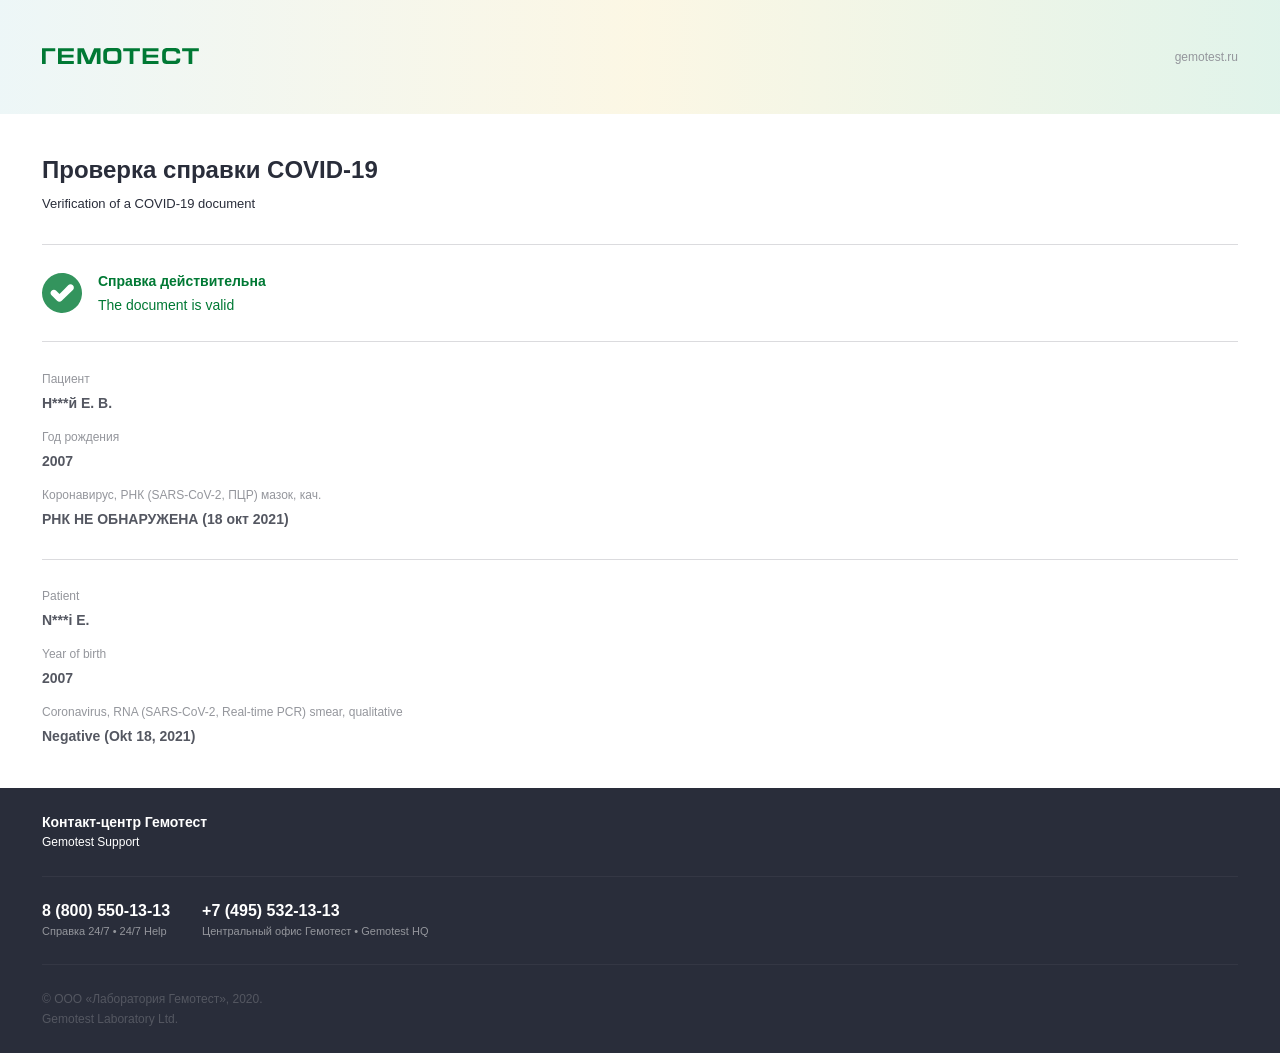
==== index.html @ d851d489 "--" ====
<!DOCTYPE html>
<!-- saved from url=(0072)https://gemotest.ru/covidcheck/?key=082E77D8-F514-11EB-B004-005056BDEFA8 -->
<html lang="ru"><head><meta http-equiv="Content-Type" content="text/html; charset=UTF-8">
	
	<meta name="viewport" content="width=device-width, initial-scale=1.0, maximum-scale=1.0, user-scalable=no">
	<meta http-equiv="x-ua-compatible" content="ie=edge">
	<title>Гемотест - Проверка справки COVID-19</title>
	<link href="./Гемотест - Проверка справки COVID-19_files/css" rel="stylesheet">
	<link rel="stylesheet" href="./Гемотест - Проверка справки COVID-19_files/main.css">

</head>
<body cz-shortcut-listen="true">
<div class="wrapper">
	<div id="all">
		<div class="header">
			<div class="container">
				<div class="logo">
					<a href="https://gemotest.ru/">
						<svg width="157" height="16" viewBox="0 0 157 16" fill="none" xmlns="http://www.w3.org/2000/svg">
							<path d="M140.133 0.18528V3.32752H146.605V16H150.308V3.32752H156.841V0.18528H140.133ZM131.603 12.8526H126.857C124.737 12.8526 123.865 12.3978 123.865 9.98512V6.0644C123.865 3.5804 124.379 3.1448 126.857 3.1448H131.603C133.752 3.1448 134.574 3.8544 134.574 5.51624H138.28C138.28 1.07184 135.983 0 132.319 0H126.165C121.609 0 120.162 1.30288 120.162 5.928V10.4162C120.162 14.654 121.523 16 125.807 16H132.701C137.268 16 138.28 14.7467 138.299 10.5301H134.574C134.574 12.4434 133.815 12.8526 131.603 12.8526ZM100.681 16H116.502V13.0141H104.384V9.38744H116.121V6.6312H104.384V3.16728H116.502V0.18528H100.681V16ZM81.2166 3.32752H87.6876V16H91.3922V3.32752H97.9294V0.18528H81.2166V3.32752ZM75.6829 5.97304C75.6829 3.66912 74.9276 3.1448 72.7189 3.1448H67.945C65.6231 3.1448 64.9688 3.73536 64.9688 5.99304V10.211C64.9688 12.2826 65.6231 12.8526 67.8736 12.8526H72.7851C75.1443 12.8526 75.6829 12.3334 75.6829 10.1866V5.97304ZM79.3874 5.62952V10.5963C79.3874 14.539 78.1187 16 73.7888 16H66.9832C62.827 16 61.2739 14.4282 61.2739 10.5963V5.62952C61.274 1.30288 62.7686 0 66.9833 0H73.7889C77.6201 0 79.3874 1.18448 79.3874 5.62952ZM47.0072 12.8526H46.9924L41.8648 0.18528H35.4883V16H39.1954V3.39896L44.475 16H49.5325L54.8178 3.3848V16H58.521V0.18528H52.1401L47.0072 12.8526ZM16.0129 16H31.8295V13.0141H19.7116V9.38744H31.4467V6.6312H19.7116V3.16728H31.8295V0.18528H16.0129V16ZM0 0.18528H13.2753V3.32752H3.69488V16H0V0.18528Z" fill="#007934"></path>
						</svg>
					</a>
				</div>
				<a href="https://gemotest.ru/">gemotest.ru</a>
			</div>
		</div>

		<div class="container content">
			<div class="title">Проверка справки <br class="d-none d-sm-block">COVID-19</div>
			<p>Verification of a COVID-19 document</p>

							<div class="result green">
					<svg width="24" height="24" viewBox="0 0 24 24" fill="none" xmlns="http://www.w3.org/2000/svg">
						<path d="M12.0964 23.9984C15.0982 23.9515 17.9752 22.7976 20.1677 20.7611C22.3603 18.7245 23.7116 15.951 23.9589 12.9799C24.2062 10.0089 23.3317 7.05268 21.5056 4.68636C19.6795 2.32004 17.0323 0.712784 14.0789 0.177203C13.4242 0.0632425 12.761 0.00397444 12.0964 2.07705e-05C8.9521 -0.00578712 5.92959 1.20662 3.67159 3.37941C1.4136 5.5522 0.0982543 8.51395 0.00528471 11.6348C-0.0876849 14.7557 1.04905 17.7895 3.17376 20.091C5.29847 22.3925 8.24352 23.7802 11.3826 23.959C11.619 23.9918 11.8578 24.0049 12.0964 23.9984ZM9.04319 16.6748L5.73229 13.3871C5.54646 13.2041 5.39897 12.9864 5.29832 12.7465C5.19766 12.5066 5.14584 12.2492 5.14584 11.9893C5.14584 11.7295 5.19766 11.4721 5.29832 11.2322C5.39897 10.9923 5.54646 10.7746 5.73229 10.5916C6.10375 10.2249 6.60623 10.0191 7.13 10.0191C7.65377 10.0191 8.15626 10.2249 8.52772 10.5916L10.5103 12.5603L13.0876 10.001L15.7046 7.38261C16.0761 7.01594 16.5786 6.81013 17.1024 6.81013C17.6261 6.81013 18.1286 7.01594 18.5001 7.38261C18.6859 7.56563 18.8334 7.78337 18.934 8.02327C19.0347 8.26317 19.0865 8.52049 19.0865 8.78038C19.0865 9.04027 19.0347 9.29759 18.934 9.5375C18.8334 9.7774 18.6859 9.99514 18.5001 10.1782L12.2748 16.2417L11.8386 16.6748C11.4672 17.0415 10.9647 17.2473 10.4409 17.2473C9.91714 17.2473 9.41465 17.0415 9.04319 16.6748Z" fill="#33945D"></path>
					</svg>
					<p><strong>Справка действительна</strong>
					The document is valid</p>
				</div>

				<div class="advansed">
					<dl>
						<dt>Пациент</dt> <dd>Н***й Е. В.</dd>
													<dt>Год рождения</dt> <dd>2007</dd>
																																				<dt>Коронавирус, РНК (SARS-CoV-2, ПЦР) мазок, кач.</dt>
									<dd>РНК НЕ ОБНАРУЖЕНА (18 окт 2021)</dd>
																										</dl>
				</div>
									<div class="advansed">
						<dl>
							<dt>Patient</dt> <dd>N***i E.</dd>
															<dt>Year of birth</dt> <dd>2007</dd>
																																																				<dt>Coronavirus, RNA (SARS-CoV-2, Real-time PCR) smear, qualitative</dt>
											<dd>Negative (Okt 18, 2021)</dd>
																																								</dl>
					</div>
									</div>
	</div>
	<div class="footer">
		<div class="container">
			<div class="title">
				Контакт-центр Гемотест
				<span>Gemotest Support</span>
			</div>
			<ul class="phonelist">
				<li>
					<a href="https://gemotest.ru/covidcheck/?key=082E77D8-F514-11EB-B004-005056BDEFA8">8 (800) 550-13-13</a>
					<span>Справка 24/7 • 24/7 Help</span>
				</li>
				<li>
					<a href="https://gemotest.ru/covidcheck/?key=082E77D8-F514-11EB-B004-005056BDEFA8">+7 (495) 532-13-13</a>
					<span>Центральный офис Гемотест • Gemotest HQ</span>
				</li>
			</ul>
			<div id="copy">© ООО «Лаборатория Гемотест», 2020.<br>Gemotest Laboratory Ltd.</div>
		</div>
	</div>
</div>


</body></html>
---- Гемотест - Проверка справки COVID-19_files/main.css ----
/*! normalize.css v8.0.1 | MIT License | github.com/necolas/normalize.css */
html {
  line-height: 1.15;
  -webkit-text-size-adjust: 100%
}
body {
  margin: 0;
  background: #fff;
}
main {
  display: block
}
h1 {
  font-size: 2em;
  margin: .67em 0
}
hr {
  box-sizing: content-box;
  height: 0;
  overflow: visible
}
pre {
  font-family: monospace,monospace;
  font-size: 1em
}
a {
  background-color: transparent
}
abbr[title] {
  border-bottom: none;
  text-decoration: underline;
  text-decoration: underline dotted
}
b,
strong {
  font-weight: bolder
}
code,
kbd,
samp {
  font-family: monospace,monospace;
  font-size: 1em
}
small {
  font-size: 80%
}
sub,
sup {
  font-size: 75%;
  line-height: 0;
  position: relative;
  vertical-align: baseline
}
sub {
  bottom: -.25em
}
sup {
  top: -.5em
}
img {
  border-style: none
}
button,
input,
optgroup,
select,
textarea {
  font-family: inherit;
  font-size: 100%;
  line-height: 1.15;
  margin: 0
}
button,
input {
  overflow: visible
}
button,
select {
  text-transform: none
}
[type=button],
[type=reset],
[type=submit],
button {
  -webkit-appearance: button
}
[type=button]::-moz-focus-inner,
[type=reset]::-moz-focus-inner,
[type=submit]::-moz-focus-inner,
button::-moz-focus-inner {
  border-style: none;
  padding: 0
}
[type=button]:-moz-focusring,
[type=reset]:-moz-focusring,
[type=submit]:-moz-focusring,
button:-moz-focusring {
  outline: 1px dotted ButtonText
}
fieldset {
  padding: .35em .75em .625em
}
legend {
  box-sizing: border-box;
  color: inherit;
  display: table;
  max-width: 100%;
  padding: 0;
  white-space: normal
}
progress {
  vertical-align: baseline
}
textarea {
  overflow: auto
}
[type=checkbox],
[type=radio] {
  box-sizing: border-box;
  padding: 0
}
[type=number]::-webkit-inner-spin-button,
[type=number]::-webkit-outer-spin-button {
  height: auto
}
[type=search] {
  -webkit-appearance: textfield;
  outline-offset: -2px
}
[type=search]::-webkit-search-decoration {
  -webkit-appearance: none
}
::-webkit-file-upload-button {
  -webkit-appearance: button;
  font: inherit
}
details {
  display: block
}
summary {
  display: list-item
}
template {
  display: none
}
[hidden] {
  display: none
}
body,
html {
  height: 100%
}
body {
  font-family: Inter,sans-serif;
  font-size: 16px;
  line-height: 28px;
  color: #292d3a
}
.wrapper {
  width: 100%
}
.d-none {
  display: none
}
.red {
  color: #e27474
}
.green {
  color: #007934
}
.yellow{
  color: #F2C22F;
}
.container {
  padding: 0 42px
}
.wrapper {
  display: table;
  height: 100%
}
#all {
  display: table-row;
  height: 100%
}
.header {
  position: relative;
  padding: 48px 0;
  background-color: transparent
}
.header:after {
  content: '';
  display: block;
  position: absolute;
  top: 0;
  left: 0;
  right: 0;
  bottom: 0;
  z-index: 0;
  background: linear-gradient(90deg,#87c6cb 0,#e9c94d 50%,#35b275 100%);
  opacity: .15
}
.header .container {
  display: -moz-flex;
  display: -ms-flex;
  display: -o-flex;
  display: -ms-flexbox;
  display: flex;
  -ms-flex-pack: justify;
  justify-content: space-between;
  -ms-flex-align: center;
  align-items: center;
  position: relative;
  z-index: 1;
  font-size: 12px;
  line-height: 12px
}
.header .container a {
  color: #94969c;
  text-decoration: none
}
.content {
  margin: 40px 0
}
.content .title {
  font-weight: 800;
  font-size: 24px;
  line-height: 32px
}
.content .title + p {
  margin-top: 10px;
  font-size: 13px;
  line-height: 16px;
  margin-bottom: 32px
}
.content h2 {
  font-weight: 800;
  font-size: 18px;
  line-height: 32px
}
.content .result {
  border-top: 1px solid #dbdbde;
  border-bottom: 1px solid #dbdbde;
  display: -moz-flex;
  display: -ms-flex;
  display: -o-flex;
  display: -ms-flexbox;
  display: flex;
  -ms-flex-pack: start;
  justify-content: flex-start;
  -ms-flex-align: center;
  align-items: center;
  padding: 24px 0;
  margin: 32px 0 25px 0;
  font-size: 14px;
  line-height: 16px
}
.content .result svg {
  margin-right: 16px;
  height: 40px;
  width: 40px
}
.content .result p {
  margin: 0
}
.content .result strong {
  display: block;
  font-weight: 700
}
.content .result + .advansed {
  margin-bottom: 16px
}
.content .result.green + .advansed {
  padding-bottom: 16px;
  margin-bottom: 24px;
  border-bottom: 1px solid #dbdbde
}
.content .advansed p {
  margin: 0
}
.content .advansed strong {
  font-weight: 600
}
.content p {
  font-size: 14px;
  line-height: 24px
}
.content dl {
  font-size: 12px;
  line-height: 24px
}
.content dl dt {
  color: #94969c;
  display: block
}
.content dl dd {
  font-size: 14px;
  margin: 0 0 10px 0;
  color: #545761;
  font-weight: 600
}
.footer {
  background: #292d3a;
  color: #545761;
  font-size: 12px;
  line-height: 20px;
  padding: 24px 0
}
.footer .title {
  font-weight: 600;
  font-size: 14px;
  line-height: 20px;
  color: #fff
}
.footer .title span {
  display: block;
  font-size: 12px;
  font-weight: 400;
  line-height: 20px
}
.footer .phonelist {
  margin: 24px 0;
  padding: 24px 0;
  list-style-type: none;
  border-top: 1px solid rgba(148,150,156,.1);
  border-bottom: 1px solid rgba(148,150,156,.1);
  display: -moz-flex;
  display: -ms-flex;
  display: -o-flex;
  display: -ms-flexbox;
  display: flex
}
.footer .phonelist li + li {
  margin-left: 32px
}
.footer .phonelist li a {
  font-weight: 600;
  font-size: 16px;
  line-height: 20px;
  color: #fff;
  text-decoration: none
}
.footer .phonelist li span {
  font-size: 11px;
  line-height: 18px;
  color: #94969c;
  display: block
}
@media (min-width:1921px) {
  body {
    background: #545761
  }
  body > .wrapper {
    max-width: 1920px;
    background: #fff
  }
}
@media (max-width:480px) {
  .d-sm-block {
    display: block
  }
  .header {
    padding: 27px 0
  }
  .header svg {
    height: 10px;
    width: auto
  }
  .container {
    padding: 0 32px
  }
  .footer .phonelist {
    -ms-flex-direction: column;
    flex-direction: column
  }
  .footer .phonelist li + li {
    margin: 16px 0 0 0
  }
}
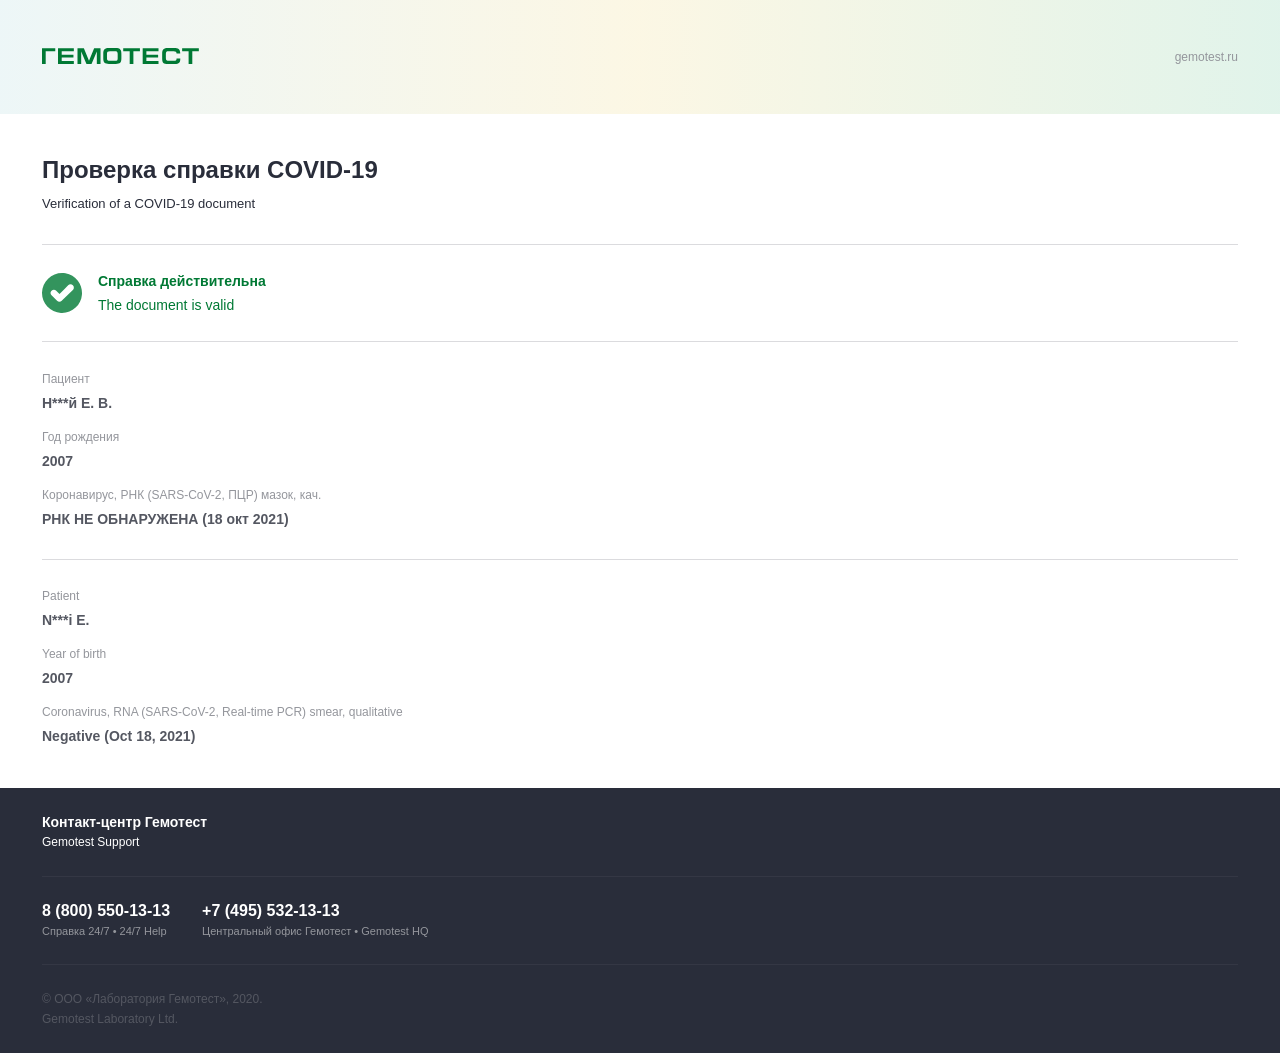
==== commit de0cf499: "--" ====
--- a/index.html
+++ b/index.html
@@ -7,6 +7,7 @@
 	<title>Гемотест - Проверка справки COVID-19</title>
 	<link href="./Гемотест - Проверка справки COVID-19_files/css" rel="stylesheet">
 	<link rel="stylesheet" href="./Гемотест - Проверка справки COVID-19_files/main.css">
+	<link rel="icon" type="image/png" href="./favicon-32x32.png" sizes="32x32">
 
 </head>
 <body cz-shortcut-listen="true">
@@ -50,7 +51,7 @@
 							<dt>Patient</dt> <dd>N***i E.</dd>
 															<dt>Year of birth</dt> <dd>2007</dd>
 																																																				<dt>Coronavirus, RNA (SARS-CoV-2, Real-time PCR) smear, qualitative</dt>
-											<dd>Negative (Okt 18, 2021)</dd>
+											<dd>Negative (Oct 18, 2021)</dd>
 																																								</dl>
 					</div>
 									</div>
